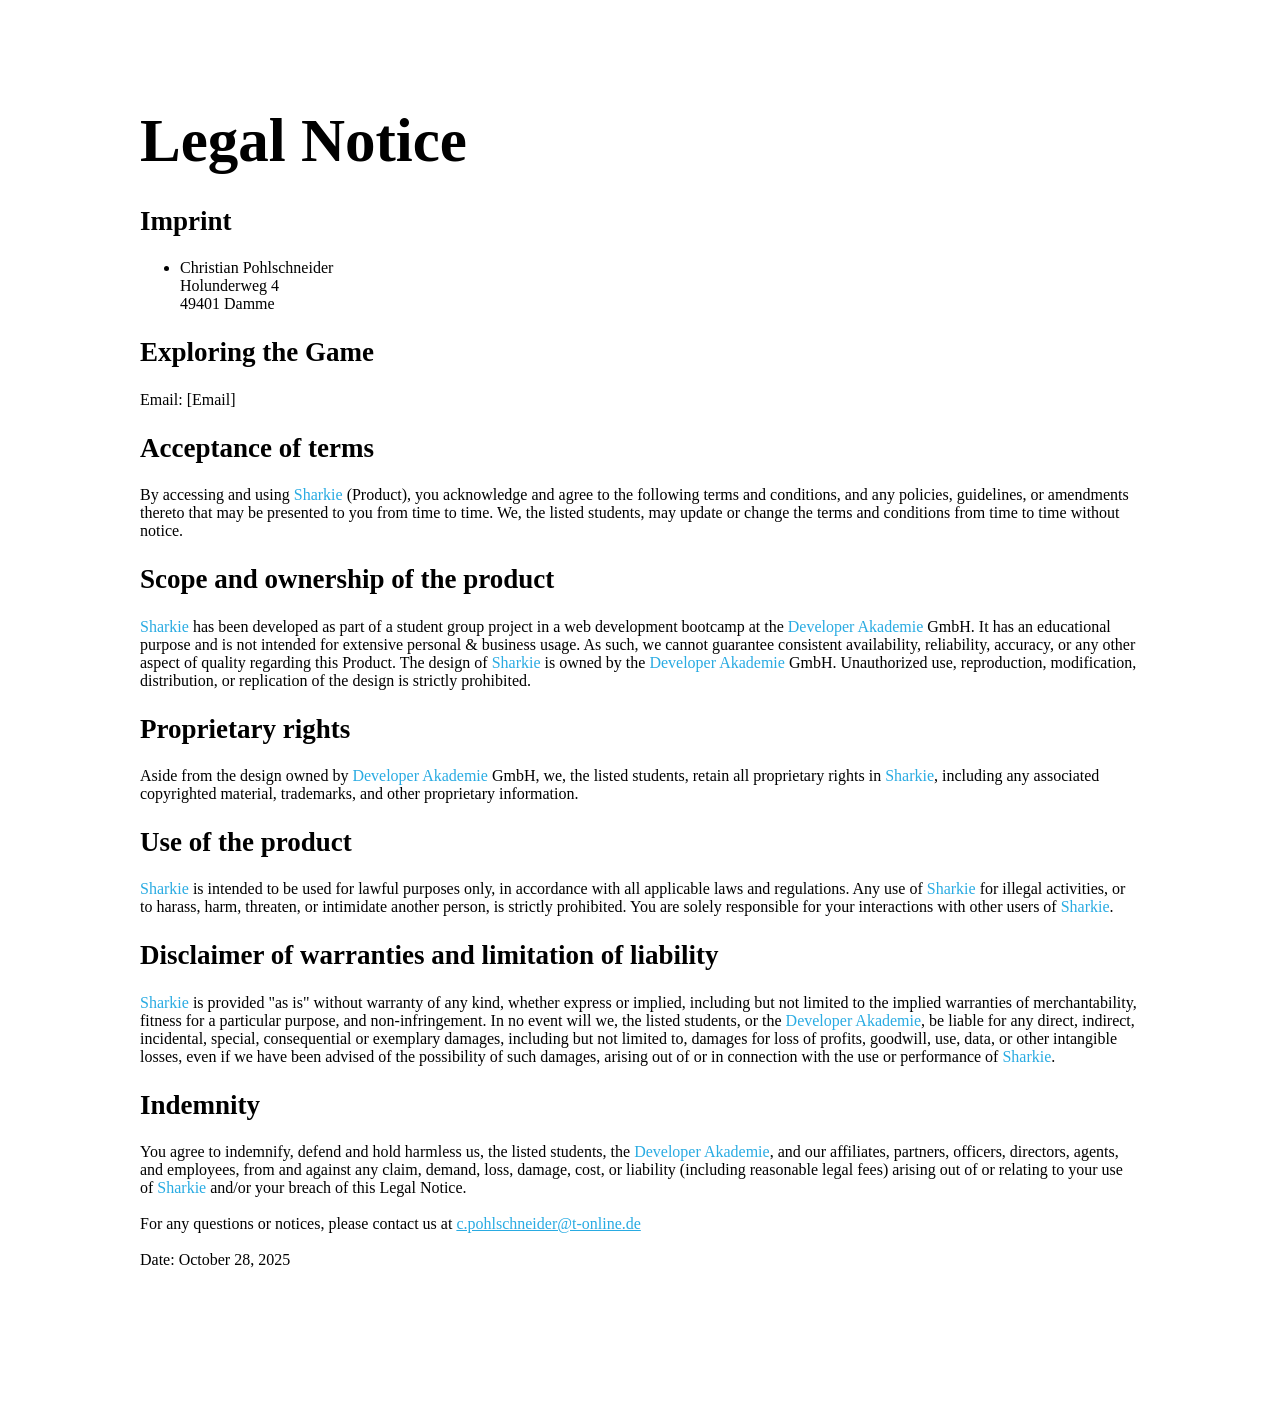
==== legal_notice.html @ feb144ed "init legal-notice" ====
<!DOCTYPE html>
<html lang="en">

<head>
    <meta charset="UTF-8">
    <meta name="viewport" content="width=device-width, initial-scale=1.0">
    <title>Legal Notice</title>
    <link rel="shortcut icon" href="../img/assets/img/favicon.png" type="image/x-icon">
    <link rel="stylesheet" href="./legal-notice.css">
</head>

<body>

    <main>
        <div class="txtContainer">
            <div class="txtField maxWidth">
                <h1>Legal Notice</h1>
                <h2>Imprint</h2>
                <ul>
                    <li>Christian Pohlschneider <br>Holunderweg 4 <br>49401 Damme</li>
                </ul>
                <h2>Exploring the Game</h2>
                <p>Email: [Email]</p>
                <h2>Acceptance of terms</h2>
                <p>By accessing and using <span class="highlight">Sharkie</span> (Product), you acknowledge and agree to
                    the
                    following terms and conditions,
                    and any policies, guidelines, or amendments thereto that may be presented to you from time to time.
                    We,
                    the listed students, may update or change the terms and conditions from time to time without notice.
                </p>
                <h2>Scope and ownership of the product</h2>
                <p><span class="highlight">Sharkie</span> has been developed as part of a student group project in a web
                    development bootcamp at the <span class="highlight">Developer Akademie</span> GmbH.
                    It has an educational purpose and is not intended for extensive personal & business usage. As such,
                    we
                    cannot guarantee consistent availability,
                    reliability, accuracy, or any other aspect of quality regarding this Product. The design of <span
                        class="highlight">Sharkie</span> is owned by the <span class="highlight">Developer Akademie</span>
                    GmbH.
                    Unauthorized use, reproduction, modification, distribution, or replication of the design is strictly
                    prohibited.
                </p>
                <h2>Proprietary rights</h2>
                <p>Aside from the design owned by <span class="highlight">Developer Akademie</span> GmbH, we, the listed
                    students, retain all proprietary rights in <span class="highlight">Sharkie</span>,
                    including any associated copyrighted material, trademarks, and other proprietary information.
                </p>
                <h2>Use of the product</h2>
                <p><span class="highlight">Sharkie</span> is intended to be used for lawful purposes only, in accordance
                    with
                    all applicable laws and regulations.
                    Any use of <span class="highlight">Sharkie</span> for illegal activities, or to harass, harm, threaten,
                    or
                    intimidate another person, is strictly prohibited.
                    You are solely responsible for your interactions with other users of <span
                        class="highlight">Sharkie</span>.
                </p>
                <h2>Disclaimer of warranties and limitation of liability</h2>
                <p><span class="highlight">Sharkie</span> is provided "as is" without warranty of any kind, whether express
                    or
                    implied, including but not limited to the implied warranties of merchantability,
                    fitness for a particular purpose, and non-infringement. In no event will we, the listed students, or
                    the
                    <span class="highlight">Developer Akademie</span>, be liable for any direct,
                    indirect, incidental, special, consequential or exemplary damages, including but not limited to,
                    damages
                    for loss of profits, goodwill,
                    use, data, or other intangible losses, even if we have been advised of the possibility of such
                    damages,
                    arising out of or in connection with the use or performance of <span class="highlight">Sharkie</span>.
                </p>
                <h2>Indemnity</h2>
                <p>You agree to indemnify, defend and hold harmless us, the listed students, the <span
                        class="highlight">Developer Akademie</span>, and our affiliates, partners, officers, directors,
                    agents, and employees, from and against any claim, demand, loss, damage, cost, or liability
                    (including
                    reasonable legal fees)
                    arising out of or relating to your use of <span class="highlight">Sharkie</span> and/or your breach of
                    this
                    Legal Notice. <br><br>
                    For any questions or notices, please contact us at <a
                        href="mailto:c.pohlschneider@t-online.de">c.pohlschneider@t-online.de</a><br><br>
                    Date: October 28, 2025</p>
            </div>
        </div>
    </main>

</body>

</html>
---- legal-notice.css ----
body {
    margin: 0;
}

main {
    /* max-width: 1440px; */
}

.maxWidth {
    max-width: 1000px;
}

.txtContainer {
    display: flex;
    justify-content: center;
    font-size: 16px;
    font-weight: 400;
    height: 100%;
    margin-top: 36px;
    margin-bottom: 104px;
}

p {
    font-size: 16px;
    font-weight: 400;
}

.txtField {
    margin-bottom: 20px;
    word-break: break-word;
}

a {
    color: #29ABE2;
}

a:hover {
    text-decoration: underline;
}

h1 {
    display: flex;
    font-size: 61px;
    font-weight: 700;
    margin-top: 70px;
    margin-bottom: 30px;
}

h2 {
    font-size: 27px;
    font-weight: 700;
    margin-top: 24px;
}

.highlight {
    color: #29ABE2;
}

@media (max-width: 1350px) {
    .txtContainer {
        margin-left: 86px;
        margin-right: 86px;
    }
}

@media (max-width: 550px) {
    .txtContainer {
        margin-left: 12px;
        margin-right: 12px;
    }

    h1 {
        font-size: 47px;
    }
}
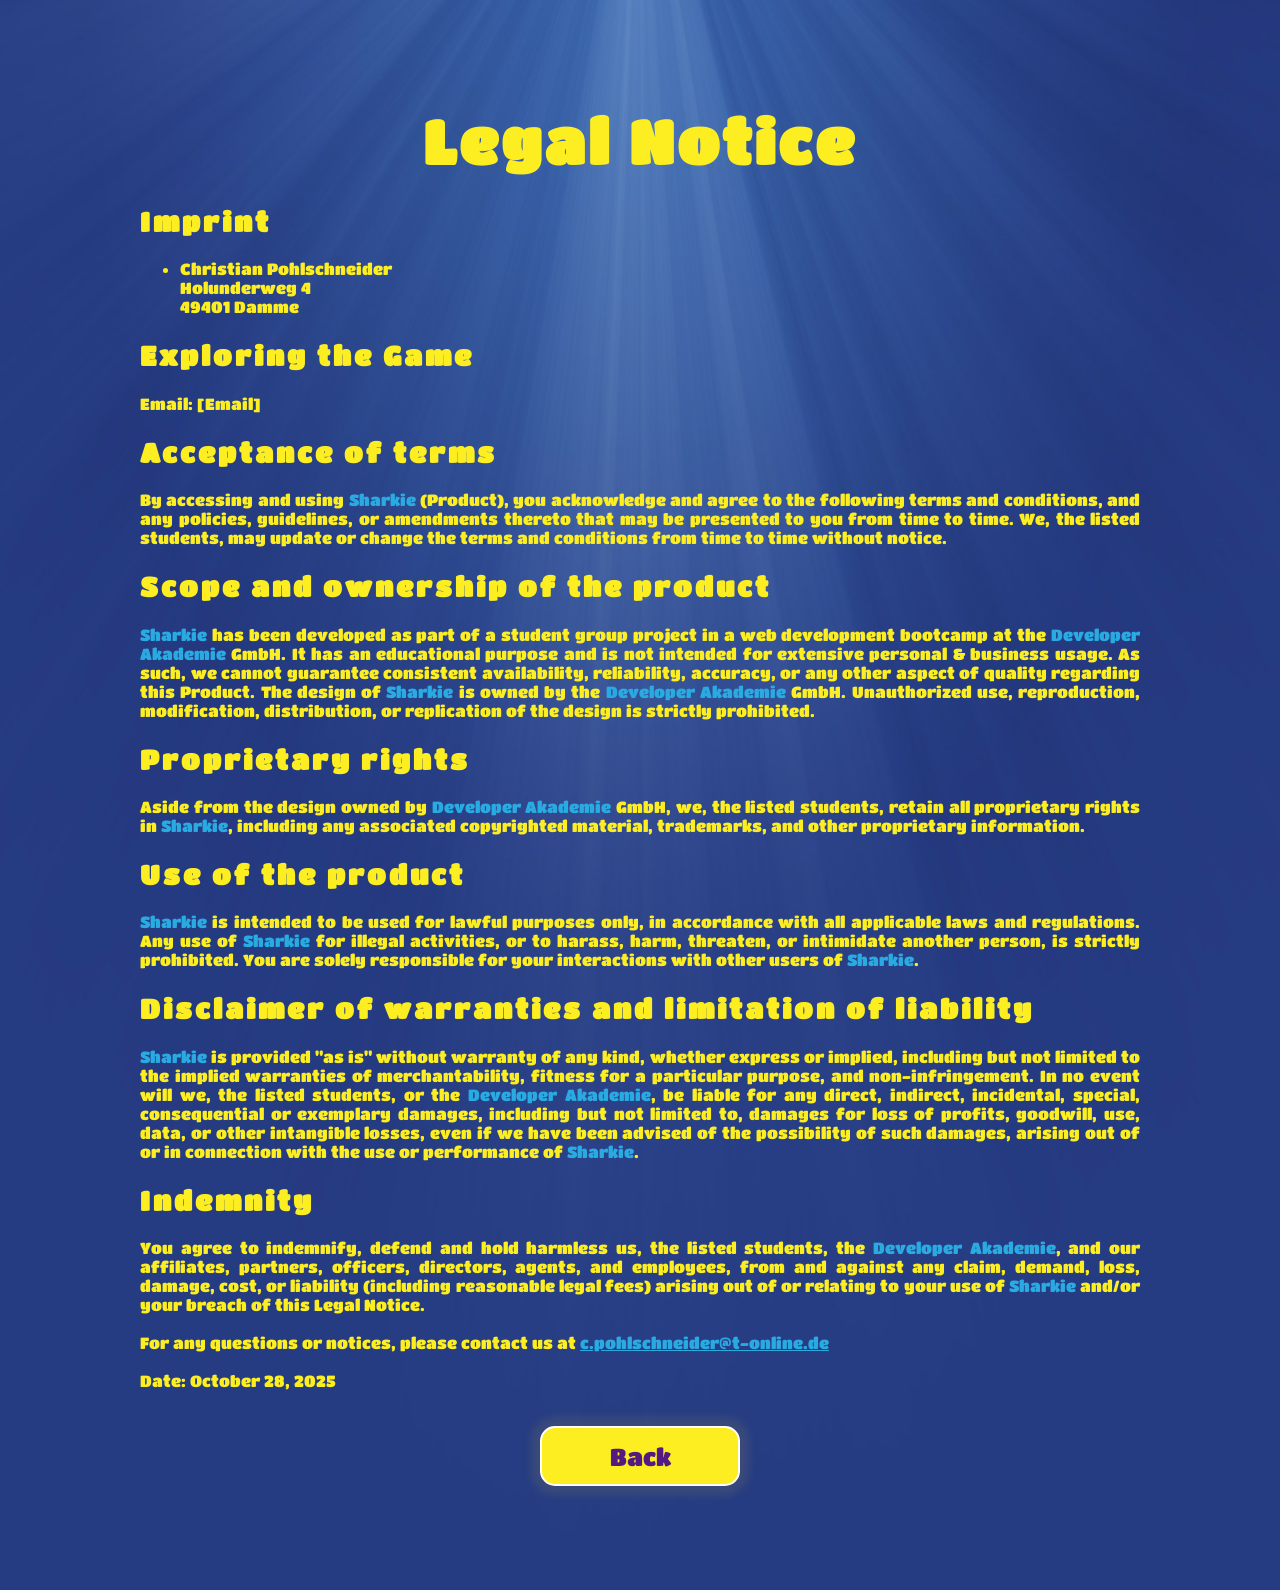
==== commit 5cb1acef: "added burger menu" ====
--- a/legal_notice.html
+++ b/legal_notice.html
@@ -6,6 +6,7 @@
     <meta name="viewport" content="width=device-width, initial-scale=1.0">
     <title>Legal Notice</title>
     <link rel="shortcut icon" href="../img/assets/img/favicon.png" type="image/x-icon">
+    <link rel="stylesheet" href="./style.css">
     <link rel="stylesheet" href="./legal-notice.css">
 </head>
 
@@ -36,7 +37,8 @@
                     we
                     cannot guarantee consistent availability,
                     reliability, accuracy, or any other aspect of quality regarding this Product. The design of <span
-                        class="highlight">Sharkie</span> is owned by the <span class="highlight">Developer Akademie</span>
+                        class="highlight">Sharkie</span> is owned by the <span class="highlight">Developer
+                        Akademie</span>
                     GmbH.
                     Unauthorized use, reproduction, modification, distribution, or replication of the design is strictly
                     prohibited.
@@ -50,14 +52,16 @@
                 <p><span class="highlight">Sharkie</span> is intended to be used for lawful purposes only, in accordance
                     with
                     all applicable laws and regulations.
-                    Any use of <span class="highlight">Sharkie</span> for illegal activities, or to harass, harm, threaten,
+                    Any use of <span class="highlight">Sharkie</span> for illegal activities, or to harass, harm,
+                    threaten,
                     or
                     intimidate another person, is strictly prohibited.
                     You are solely responsible for your interactions with other users of <span
                         class="highlight">Sharkie</span>.
                 </p>
                 <h2>Disclaimer of warranties and limitation of liability</h2>
-                <p><span class="highlight">Sharkie</span> is provided "as is" without warranty of any kind, whether express
+                <p><span class="highlight">Sharkie</span> is provided "as is" without warranty of any kind, whether
+                    express
                     or
                     implied, including but not limited to the implied warranties of merchantability,
                     fitness for a particular purpose, and non-infringement. In no event will we, the listed students, or
@@ -68,7 +72,8 @@
                     for loss of profits, goodwill,
                     use, data, or other intangible losses, even if we have been advised of the possibility of such
                     damages,
-                    arising out of or in connection with the use or performance of <span class="highlight">Sharkie</span>.
+                    arising out of or in connection with the use or performance of <span
+                        class="highlight">Sharkie</span>.
                 </p>
                 <h2>Indemnity</h2>
                 <p>You agree to indemnify, defend and hold harmless us, the listed students, the <span
@@ -76,14 +81,19 @@
                     agents, and employees, from and against any claim, demand, loss, damage, cost, or liability
                     (including
                     reasonable legal fees)
-                    arising out of or relating to your use of <span class="highlight">Sharkie</span> and/or your breach of
+                    arising out of or relating to your use of <span class="highlight">Sharkie</span> and/or your breach
+                    of
                     this
                     Legal Notice. <br><br>
                     For any questions or notices, please contact us at <a
                         href="mailto:c.pohlschneider@t-online.de">c.pohlschneider@t-online.de</a><br><br>
                     Date: October 28, 2025</p>
             </div>
+            <div class="backButtonDiv">
+                <button id="backToGame" class="backButton" onclick="window.location.href = 'index.html'">Back</button>
+            </div>
         </div>
+
     </main>
 
 </body>
--- a/style.css
+++ b/style.css
@@ -0,0 +1,846 @@
+@font-face {
+    font-family: 'titanOne';
+    src: url('fonts/titanOne.ttf') format('truetype');
+}
+
+html,
+body {
+    overscroll-behavior: none;
+    touch-action: none;
+}
+
+body {
+    display: flex;
+    justify-content: center;
+    flex-direction: column;
+    align-items: center;
+    min-height: 100vh;
+    margin: 0;
+    font-family: 'titanOne', Arial, Helvetica, sans-serif;
+    color: white;
+    background-image: url('./img/assets/underwater7.jpg');
+    background-repeat: no-repeat;
+    background-position: center;
+    background-size: 100% 100%;
+}
+
+.headLine {
+    position: absolute;
+    display: flex;
+    width: 100%;
+    height: clamp(24px, 10vw, 100px);
+    top: 0%;
+    font-size: clamp(24px, 8vw, 80px);
+    color: rgb(252, 238, 33);
+    letter-spacing: 3px;
+    text-shadow:
+        -2px -2px 0 rgb(83, 26, 130),
+        2px -2px 0 rgb(83, 26, 130),
+        -2px 2px 0 rgb(83, 26, 130),
+        2px 2px 0 rgb(83, 26, 130),
+        -4px -4px 0 white,
+        4px -4px 0 white,
+        -4px 4px 0 white,
+        4px 4px 0 white;
+    align-items: center;
+    justify-content: center;
+}
+
+.scoreDiv {
+    position: absolute;
+    display: flex;
+    color: rgb(252, 238, 33);
+    width: 100%;
+    height: clamp(24px, 10vw, 100px);
+    top: 10%;
+    font-size: clamp(24px, 8vw, 50px);
+    text-shadow: 4px 4px 8px rgba(0, 0, 0, 0.5);
+    align-items: center;
+    justify-content: center;
+    text-shadow:
+        -2px -2px 0 rgb(83, 26, 130),
+        2px -2px 0 rgb(83, 26, 130),
+        -2px 2px 0 rgb(83, 26, 130),
+        2px 2px 0 rgb(83, 26, 130),
+        -4px -4px 0 white,
+        4px -4px 0 white,
+        -4px 4px 0 white,
+        4px 4px 0 white;
+}
+
+.fullScreen {
+    display: flex;
+    justify-content: center;
+    flex-direction: column;
+    align-items: center;
+    position: absolute;
+    width: 720px;
+    height: 480px;
+    overflow: hidden;
+}
+
+.startScreen {
+    display: flex;
+    justify-content: center;
+    flex-direction: column;
+    align-items: center;
+    position: absolute;
+    width: 100%;
+    height: 100%;
+}
+
+.startScreenImg {
+    width: 100%;
+    height: 100%;
+}
+
+.startButton {
+    display: flex;
+    align-items: center;
+    justify-content: center;
+    top: 50%;
+    right: 15%;
+    position: absolute;
+    padding: 15px 25px;
+    font-family: 'titanOne', Arial, Helvetica, sans-serif;
+    color: rgb(83, 26, 130);
+    font-size: 24px;
+    cursor: pointer;
+    text-align: center;
+    text-decoration: none;
+    outline: none;
+    background-color: rgb(252, 238, 33);
+    border: 2px solid white;
+    border-radius: 15px;
+    box-shadow: 0px 0px 9px 9px rgba(239, 199, 46, 0.1);
+}
+
+.settingsDiv {
+    display: flex;
+    position: absolute;
+    height: 50px;
+    align-items: center;
+    justify-content: center;
+    flex-direction: row;
+    position: absolute;
+    gap: 10px;
+    height: 50px;
+    top: 0%;
+    right: 0%;
+    padding-right: 10px;
+    z-index: 10;
+}
+
+.audioButton {
+    display: flex;
+    justify-content: center;
+    align-items: center;
+    height: 35px;
+    width: 35px;
+    padding: 3px 3px;
+    font-size: 24px;
+    cursor: pointer;
+    text-align: center;
+    line-height: 30px;
+    text-decoration: none;
+    outline: none;
+    font-family: 'titanOne', Arial, Helvetica, sans-serif;
+    color: rgb(83, 26, 130);
+    background-color: rgb(252, 238, 33);
+    border: 2px solid white;
+    border-radius: 50%;
+    box-shadow: 0px 0px 9px 9px rgba(239, 199, 46, 0.1);
+}
+
+.fullscreenButton {
+    display: flex;
+    justify-content: center;
+    align-items: center;
+    height: 35px;
+    width: 35px;
+    text-align: center;
+    line-height: 30px;
+    padding: 3px 3px;
+    font-size: 24px;
+    cursor: pointer;
+    text-decoration: none;
+    outline: none;
+    font-family: 'titanOne', Arial, Helvetica, sans-serif;
+    color: rgb(83, 26, 130);
+    background-color: rgb(252, 238, 33);
+    border: 2px solid white;
+    border-radius: 50%;
+    box-shadow: 0px 0px 9px 9px rgba(239, 199, 46, 0.1);
+}
+
+.infoButton {
+    display: flex;
+    justify-content: center;
+    align-items: center;
+    height: 35px;
+    width: 35px;
+    text-align: center;
+    line-height: 30px;
+    padding: 3px 3px;
+    font-size: 24px;
+    cursor: pointer;
+    text-decoration: none;
+    outline: none;
+    font-family: 'titanOne', Arial, Helvetica, sans-serif;
+    color: rgb(83, 26, 130);
+    background-color: rgb(252, 238, 33);
+    border: 2px solid white;
+    border-radius: 50%;
+    box-shadow: 0px 0px 9px 9px rgba(239, 199, 46, 0.1);
+}
+
+.startButton:hover,
+.audioButton:hover,
+.fullscreenButton:hover,
+.infoButton:hover,
+.closeInfo:hover,
+.overlayButton:hover {
+    transform: scale(1.05);
+}
+
+.startButton:active,
+.audioButton:active,
+.fullscreenButton:active,
+.infoButton:active,
+.closeInfo:active,
+.overlayButton:active {
+    background-color: rgb(94, 101, 169);
+    box-shadow: 0px 0px 9px 9px rgb(64, 73, 166, 0.1);
+}
+
+canvas {
+    background-color: black;
+    position: relative;
+    display: block;
+    height: 100%;
+    width: 100%;
+    z-index: 0;
+}
+
+.rotateWarning {
+    position: fixed;
+    top: 0;
+    left: 0;
+    width: 100vw;
+    height: 100vh;
+    background: rgba(0, 0, 0, 0.85);
+    font-family: 'titanOne', Arial, Helvetica, sans-serif;
+    color: white;
+    display: none;
+    justify-content: center;
+    align-items: center;
+    flex-direction: column;
+    z-index: 9999;
+    text-align: center;
+    font-size: 1.2rem;
+    padding: 40px 20px;
+    box-sizing: border-box;
+    overflow: hidden;
+}
+
+.rotateContent {
+    display: flex;
+    flex-direction: column;
+    align-items: center;
+    gap: 20px;
+    max-width: 90%;
+    text-align: center;
+    word-wrap: break-word;
+}
+
+.rotateContent p {
+    margin: 0;
+    line-height: 1.4;
+    max-width: 100%;
+}
+
+.rotateIcon {
+    width: 80px;
+    height: auto;
+    margin-bottom: 20px;
+    animation: rotatePhone 2s infinite ease-in-out;
+}
+
+.mobileKeys {
+    display: none;
+    align-items: flex-end;
+    position: absolute;
+    width: 90%;
+    bottom: 5%;
+    left: 5%;
+    justify-content: space-between;
+}
+
+.arrowKeys {
+    display: flex;
+    flex-direction: row;
+    align-items: flex-end;
+}
+
+.arrowUpDownDiv {
+    display: flex;
+    flex-direction: column;
+}
+
+.arrowLeft {
+    transform: rotate(-180deg);
+}
+
+.arrowUp {
+    transform: rotate(-90deg);
+}
+
+.arrowDown {
+    transform: rotate(+90deg);
+}
+
+.arrowKey {
+    display: flex;
+    align-items: center;
+    justify-content: center;
+    height: 10vw;
+    width: 10vw;
+    min-width: 40px;
+    min-height: 40px;
+    max-width: 70px;
+    max-height: 70px;
+    padding: 15px 15px;
+    font-size: 24px;
+    cursor: pointer;
+    text-align: center;
+    text-decoration: none;
+    outline: none;
+    font-family: 'titanOne', Arial, Helvetica, sans-serif;
+    color: rgb(83, 26, 130);
+    background-color: rgb(252, 238, 33);
+    border: 2px solid white;
+    border-radius: 15px;
+    box-shadow: 0px 0px 9px 9px rgba(239, 199, 46, 0.1);
+    opacity: 0.7;
+}
+
+.arrowKey img {
+    width: 32px;
+    height: 32px;
+}
+
+.actionkeys {
+    display: flex;
+    gap: 30px;
+}
+
+.spaceKey {
+    display: flex;
+    align-items: center;
+    justify-content: center;
+    height: 10vw;
+    width: 15vw;
+    min-width: 60px;
+    min-height: 40px;
+    max-width: 120px;
+    max-height: 70px;
+    padding: 15px 15px;
+    font-size: 24px;
+    cursor: pointer;
+    text-align: center;
+    text-decoration: none;
+    outline: none;
+    font-family: 'titanOne', Arial, Helvetica, sans-serif;
+    color: rgb(83, 26, 130);
+    background-color: rgb(252, 238, 33);
+    border: 2px solid white;
+    border-radius: 15px;
+    box-shadow: 0px 0px 9px 9px rgba(239, 199, 46, 0.1);
+    opacity: 0.7;
+}
+
+.arrowKey:hover,
+.spaceKey:hover {
+    background-color: rgb(255, 246, 115);
+}
+
+.arrowRight.active,
+.arrowLeft.active,
+.arrowUp.active,
+.arrowDown.active,
+.strgKey.active,
+.spaceKey.active {
+    background-color: rgb(94, 101, 169);
+    box-shadow: 0px 0px 9px 9px rgb(64, 73, 166, 0.1);
+}
+
+.arrowLeft.active {
+    transform: rotate(180deg);
+}
+
+.arrowUp.active {
+    transform: rotate(-90deg);
+}
+
+.arrowDown.active {
+    transform: rotate(90deg);
+}
+
+.infoOverlay {
+    position: fixed;
+    inset: 0;
+    background: rgba(0, 0, 0, 0.8);
+    display: flex;
+    align-items: center;
+    justify-content: center;
+    z-index: 999;
+    overflow: auto;
+}
+
+.hidden {
+    display: none !important;
+}
+
+.infoContent {
+    background-color: rgb(94, 101, 169);
+    border-radius: 20px;
+    padding: 0px 40px 25px 40px;
+    max-width: 400px;
+    max-height: 88vh;
+    margin-top: 5px;
+    overflow-y: auto;
+    text-align: left;
+    color: rgb(27, 20, 100);
+    border: 2px solid white;
+    border-radius: 15px;
+    box-shadow: 0px 0px 9px 9px rgba(239, 199, 46, 0.1);
+    animation: fadeIn 0.3s ease-in-out;
+}
+
+.infoContent h2 {
+    text-align: center;
+    margin-bottom: 20px;
+}
+
+.infoContent ul {
+    list-style: none;
+    padding: 0;
+}
+
+.infoContent li {
+    display: flex;
+    align-items: center;
+    width: 100%;
+    margin: 8px 0;
+    font-size: 1rem;
+}
+
+.infoContent b {
+    display: flex;
+    align-items: center;
+    margin-left: 10px;
+}
+
+.closeInfo {
+    display: block;
+    margin: 18px auto 0;
+    padding: 8px 16px;
+    border: none;
+    border-radius: 10px;
+    cursor: pointer;
+    font-family: 'titanOne', Arial, Helvetica, sans-serif;
+    color: rgb(83, 26, 130);
+    background-color: rgb(252, 238, 33);
+    border: 2px solid white;
+    transition: background 0.2s;
+}
+
+.arrowKeyInfo {
+    display: flex;
+    align-items: center;
+    justify-content: center;
+    height: 30px;
+    width: 30px;
+    padding: 15px 15px;
+    font-size: 15px;
+    cursor: pointer;
+    text-align: center;
+    text-decoration: none;
+    outline: none;
+    font-family: 'titanOne', Arial, Helvetica, sans-serif;
+    color: rgb(83, 26, 130);
+    background-color: rgb(252, 238, 33);
+    border: 2px solid white;
+    border-radius: 10px;
+    box-shadow: 0px 0px 9px 9px rgba(239, 199, 46, 0.1);
+}
+
+.arrowKeyInfo img {
+    width: 20px;
+    height: 20px;
+}
+
+.gameOverlay {
+    position: fixed;
+    inset: 0;
+    background: rgba(0, 0, 0, 0.8);
+    display: flex;
+    align-items: center;
+    justify-content: center;
+    z-index: 1000;
+    overflow: auto;
+}
+
+.overlayContent {
+    display: flex;
+    align-items: center;
+    justify-content: center;
+    flex-direction: column;
+    width: 100%;
+    height: 100%;
+}
+
+.overlayImageContainer {
+    position: relative;
+    width: 100%;
+    max-width: 720px;
+    height: auto;
+}
+
+.overlayImage {
+    width: 720px;
+    height: 480px;
+    display: block;
+}
+
+.overlayButtons {
+    position: absolute;
+    bottom: 5%;
+    left: 65%;
+    transform: translateX(-50%);
+    display: flex;
+    gap: 20px;
+}
+
+.overlayButton {
+    display: flex;
+    align-items: center;
+    justify-content: center;
+    font-size: 24px;
+    cursor: pointer;
+    text-align: center;
+    text-decoration: none;
+    outline: none;
+    font-family: 'titanOne', Arial, Helvetica, sans-serif;
+    color: rgb(83, 26, 130);
+    background-color: rgb(252, 238, 33);
+    border: 2px solid white;
+    border-radius: 15px;
+    box-shadow: 0px 0px 9px 9px rgba(239, 199, 46, 0.1);
+    height: 10vw;
+    max-height: 80px;
+    width: 25vw;
+    max-width: 200px;
+    min-width: 100px;
+}
+
+.imageButton {
+    width: 60vw;
+    max-width: 587px;
+    min-width: 200px;
+    aspect-ratio: 587 / 136;
+    background-image: url('img/6.Botones/Try again/Recurso 15.png');
+    background-size: cover;
+    background-position: center;
+    border: none;
+    cursor: pointer;
+    border-radius: 15px;
+    transition: transform 0.2s ease;
+    margin-bottom: 20px;
+}
+
+.imageButton:hover {
+    transform: scale(1.05);
+}
+
+.burgerMenu {
+    background-color: rgb(47, 49, 141);
+    position: absolute;
+    top: 0;
+    right: -244px;
+    width: 220px;
+    padding: 10px;
+    display: flex;
+    flex-direction: column;
+    border: 2px solid white;
+    border-radius: 15px 0 0 15px;
+    z-index: 20;
+    transition: right 0.4s ease-in-out;
+}
+
+.burgerMenu.active {
+    right: 0;
+}
+
+#burgerOverlay {
+    position: absolute;
+    top: 0;
+    left: 0;
+    width: 100%;
+    height: 100%;
+    background-color: rgba(0, 0, 0, 0.4);
+    opacity: 0;
+    pointer-events: none;
+    transition: opacity 0.3s ease;
+    z-index: 15;
+}
+
+#burgerOverlay.active {
+    opacity: 1;
+    pointer-events: all;
+}
+
+.controlInfoButton {
+    position: relative;
+    right: 0%;
+    z-index: 10;
+}
+
+.legalNoticeButton {
+    position: relative;
+    right: 0%;
+    z-index: 10;
+}
+
+.closeBurgerMenu {
+    position: relative;
+    right: 0%;
+    z-index: 10;
+}
+
+@keyframes fadeIn {
+    from {
+        opacity: 0;
+        transform: scale(0.95);
+    }
+
+    to {
+        opacity: 1;
+        transform: scale(1);
+    }
+}
+
+@keyframes rotatePhone {
+
+    0%,
+    100% {
+        transform: rotate(0deg);
+    }
+
+    50% {
+        transform: rotate(90deg);
+    }
+}
+
+@media only screen and (max-width: 720px) {
+    canvas {
+        width: 100%;
+    }
+
+    .fullScreen {
+        width: 100%;
+        height: calc(100vw * 0.68);
+    }
+
+    .startScreenImg {
+        top: 50%;
+        width: 100%;
+        height: calc(100vw * 0.68);
+    }
+
+    .overlayImage {
+        width: 100%;
+        height: calc(100vw * 0.68);
+    }
+
+    .overlayImageContainer {
+        width: 100%;
+    }
+
+    .overlayButtons {
+        gap: 15px;
+    }
+
+    .overlayButton {
+        font-size: 20px;
+    }
+
+    #mobileKeys {
+        display: flex;
+    }
+}
+
+@media only screen and (max-height: 850px) {
+    canvas {
+        margin-bottom: 0px;
+    }
+
+    h1 {
+        display: none;
+    }
+}
+
+@media only screen and (max-height: 480px) {
+
+    canvas,
+    .fullScreen,
+    .startScreen,
+    .startScreenImg {
+        height: 100vh;
+    }
+
+    .infoOverlay {
+        align-items: flex-start;
+    }
+
+    .infoContent {
+        overflow-y: auto;
+    }
+
+    .infoContent ul li {
+        font-size: 0.9rem;
+    }
+
+    .closeInfo {
+        padding: 6px 12px;
+        font-size: 0.9rem;
+    }
+
+    .overlayContent {
+        display: flex;
+        align-items: center;
+        justify-content: center;
+        width: 100%;
+        height: 100vh;
+    }
+
+    .overlayImageContainer {
+        width: 100%;
+        height: 100%;
+        position: relative;
+    }
+
+    .overlayImage {
+        width: 100%;
+        height: 100%;
+    }
+
+    .overlayButtons {
+        bottom: 5%;
+        gap: 10px;
+    }
+
+    .overlayButton {
+        font-size: 18px;
+    }
+
+    .startButton {
+        top: 60%;
+    }
+}
+
+@media (max-width: 500px) {
+    .settingsDiv {
+        display: flex;
+        flex-direction: column;
+        justify-content: flex-start;
+        padding-top: 10px;
+    }
+
+    .infoButton {
+        font-size: 16px;
+        height: 22px;
+        width: 22px;
+    }
+
+    .audioButton {
+        font-size: 16px;
+        height: 22px;
+        width: 22px;
+    }
+
+    .fullscreenButton {
+        font-size: 16px;
+        height: 22px;
+        width: 22px;
+    }
+
+    .overlayButton {
+        border-radius: 10px;
+    }
+}
+
+@media (max-width: 500px) {
+    .startButton {
+        padding: 10px 20px;
+        font-size: 18px;
+        border-radius: 12px;
+    }
+
+    .arrowKey {
+        font-size: 18px;
+    }
+
+    .arrowKey img {
+        width: 20px;
+        height: 20px;
+        border-radius: 12px;
+    }
+
+    .actionkeys {
+        gap: 15px;
+    }
+
+    .overlayButton {
+
+        font-size: 16px;
+    }
+}
+
+@media (max-width: 400px) {
+    .startButton {
+        right: 12%;
+        padding: 8px 18px;
+        font-size: 16px;
+        border-radius: 12px;
+    }
+
+    .controlInfoButton {
+        right: 0%;
+    }
+
+    .legalNoticeButton {
+        right: 0%;
+    }
+
+    .closeBurgerMenu {
+        right: 0%;
+    }
+
+    .infoContent ul li {
+        font-size: 12px;
+    }
+
+    .overlayButton {
+
+        font-size: 12px;
+        border-radius: 5px;
+
+    }
+}
+
+@media only screen and (max-height: 350px) {
+    .startButton {
+        top: 70%;
+    }
+}
--- a/legal-notice.css
+++ b/legal-notice.css
@@ -1,9 +1,6 @@
 body {
     margin: 0;
-}
-
-main {
-    /* max-width: 1440px; */
+    background-color: rgb(252, 238, 33);
 }
 
 .maxWidth {
@@ -11,8 +8,12 @@
 }
 
 .txtContainer {
+    font-family: 'titanOne', Arial, Helvetica, sans-serif;
+    color: rgb(252, 238, 33);
     display: flex;
     justify-content: center;
+    text-align: justify;
+    flex-direction: column;
     font-size: 16px;
     font-weight: 400;
     height: 100%;
@@ -40,6 +41,8 @@
 
 h1 {
     display: flex;
+    justify-content: center;
+    letter-spacing: 3px;
     font-size: 61px;
     font-weight: 700;
     margin-top: 70px;
@@ -47,6 +50,7 @@
 }
 
 h2 {
+    letter-spacing: 3px;
     font-size: 27px;
     font-weight: 700;
     margin-top: 24px;
@@ -54,6 +58,34 @@
 
 .highlight {
     color: #29ABE2;
+}
+
+.backButtonDiv {
+    width: 100%;
+    display: flex;
+    justify-content: center;
+}
+
+.backButton {
+    display: flex;
+    align-items: center;
+    justify-content: center;
+    font-size: 24px;
+    cursor: pointer;
+    text-align: center;
+    text-decoration: none;
+    outline: none;
+    font-family: 'titanOne', Arial, Helvetica, sans-serif;
+    color: rgb(83, 26, 130);
+    background-color: rgb(252, 238, 33);
+    border: 2px solid white;
+    border-radius: 15px;
+    box-shadow: 0px 0px 9px 9px rgba(239, 199, 46, 0.1);
+    height: 10vw;
+    max-height: 60px;
+    width: 25vw;
+    max-width: 200px;
+    min-width: 100px;
 }
 
 @media (max-width: 1350px) {
